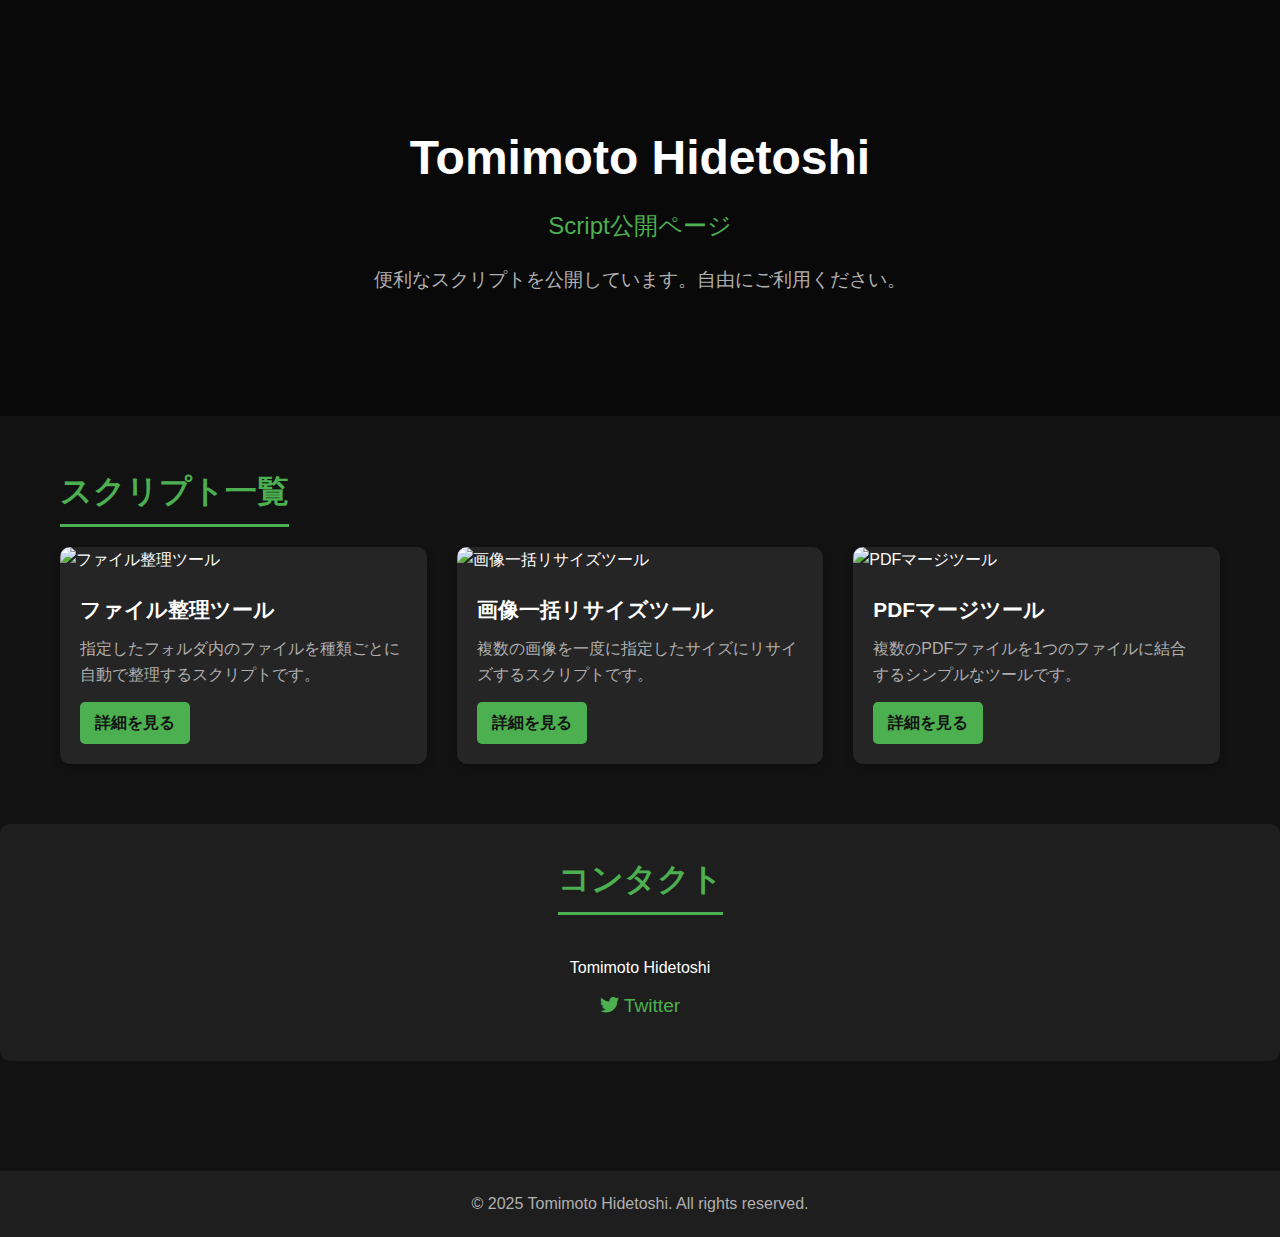
==== index.html @ 989ba860 "Initial commit" ====
<!DOCTYPE html>
<html lang="ja">
<head>
    <meta charset="UTF-8">
    <meta name="viewport" content="width=device-width, initial-scale=1.0">
    <title>Tomimoto Hidetoshi - Script公開ページ</title>
    <link rel="stylesheet" href="css/style.css">
    <link rel="stylesheet" href="https://cdnjs.cloudflare.com/ajax/libs/font-awesome/6.0.0/css/all.min.css">
</head>
<body>
    <header class="hero">
        <div class="container">
            <h1>Tomimoto Hidetoshi</h1>
            <p class="subtitle">Script公開ページ</p>
            <p class="description">便利なスクリプトを公開しています。自由にご利用ください。</p>
        </div>
    </header>

    <main>
        <section class="scripts">
            <div class="container">
                <h2>スクリプト一覧</h2>
                <div class="script-grid" id="script-grid">
                    <!-- スクリプトカードはJavaScriptで動的に生成されます -->
                </div>
            </div>
        </section>

        <section class="contact">
            <div class="container">
                <h2>コンタクト</h2>
                <div class="contact-info">
                    <p>Tomimoto Hidetoshi</p>
                    <a href="https://twitter.com/your_twitter_handle" class="social-link" target="_blank">
                        <i class="fab fa-twitter"></i> Twitter
                    </a>
                </div>
            </div>
        </section>
    </main>

    <footer>
        <div class="container">
            <p>&copy; 2025 Tomimoto Hidetoshi. All rights reserved.</p>
        </div>
    </footer>

    <script src="js/scripts.js"></script>
</body>
</html>
---- css/style.css ----
:root {
    --dark-bg: #121212;
    --dark-surface: #1e1e1e;
    --dark-card: #252525;
    --accent-green: #4caf50;
    --accent-green-light: #81c784;
    --text-primary: #ffffff;
    --text-secondary: #b0b0b0;
}

* {
    margin: 0;
    padding: 0;
    box-sizing: border-box;
}

body {
    font-family: 'Segoe UI', Tahoma, Geneva, Verdana, sans-serif;
    background-color: var(--dark-bg);
    color: var(--text-primary);
    line-height: 1.6;
}

.container {
    max-width: 1200px;
    margin: 0 auto;
    padding: 0 20px;
}

/* Header Styles */
.hero {
    background-color: var(--dark-surface);
    background-image: linear-gradient(45deg, rgba(0, 0, 0, 0.7), rgba(0, 0, 0, 0.7)), url('../img/hero-bg.jpg');
    background-size: cover;
    background-position: center;
    padding: 120px 0;
    text-align: center;
    position: relative;
}

.hero h1 {
    font-size: 3rem;
    margin-bottom: 10px;
    color: var(--text-primary);
}

.subtitle {
    font-size: 1.5rem;
    margin-bottom: 20px;
    color: var(--accent-green);
}

.description {
    font-size: 1.2rem;
    max-width: 700px;
    margin: 0 auto;
    color: var(--text-secondary);
}

.sub-header {
    background-color: var(--dark-surface);
    padding: 30px 0;
    border-bottom: 3px solid var(--accent-green);
}

.back-link {
    color: var(--accent-green);
    text-decoration: none;
    display: inline-block;
    margin-bottom: 15px;
    font-size: 1rem;
    transition: color 0.3s;
}

.back-link:hover {
    color: var(--accent-green-light);
}

/* Main Content Styles */
main {
    padding: 50px 0;
}

section {
    margin-bottom: 60px;
}

h2 {
    font-size: 2rem;
    margin-bottom: 30px;
    color: var(--accent-green);
    position: relative;
    display: inline-block;
}

h2::after {
    content: '';
    position: absolute;
    bottom: -10px;
    left: 0;
    width: 100%;
    height: 3px;
    background-color: var(--accent-green);
}

/* Script Grid Styles */
.script-grid {
    display: grid;
    grid-template-columns: repeat(auto-fill, minmax(300px, 1fr));
    gap: 30px;
}

.script-card {
    background-color: var(--dark-card);
    border-radius: 10px;
    overflow: hidden;
    transition: transform 0.3s, box-shadow 0.3s;
    box-shadow: 0 4px 10px rgba(0, 0, 0, 0.2);
}

.script-card:hover {
    transform: translateY(-5px);
    box-shadow: 0 10px 20px rgba(0, 0, 0, 0.3);
}

.script-card-img {
    width: 100%;
    height: 180px;
    object-fit: cover;
}

.script-card-content {
    padding: 20px;
}

.script-card-title {
    font-size: 1.3rem;
    margin-bottom: 10px;
    color: var(--text-primary);
}

.script-card-description {
    color: var(--text-secondary);
    margin-bottom: 15px;
    display: -webkit-box;
    -webkit-line-clamp: 3;
    -webkit-box-orient: vertical;
    overflow: hidden;
}

.script-card-link {
    display: inline-block;
    background-color: var(--accent-green);
    color: var(--dark-bg);
    text-decoration: none;
    padding: 8px 15px;
    border-radius: 5px;
    font-weight: bold;
    transition: background-color 0.3s;
}

.script-card-link:hover {
    background-color: var(--accent-green-light);
}

/* Script Detail Styles */
.script-detail {
    background-color: var(--dark-surface);
    border-radius: 10px;
    padding: 30px;
    box-shadow: 0 4px 15px rgba(0, 0, 0, 0.2);
}

.script-content {
    margin-bottom: 30px;
}

.script-images {
    display: grid;
    grid-template-columns: repeat(auto-fit, minmax(300px, 1fr));
    gap: 20px;
    margin-bottom: 30px;
}

.script-image {
    width: 100%;
    border-radius: 8px;
    box-shadow: 0 4px 8px rgba(0, 0, 0, 0.2);
}

.script-description {
    line-height: 1.8;
    margin-bottom: 30px;
}

.github-link {
    margin-top: 30px;
    text-align: center;
}

.github-link a {
    display: inline-block;
    background-color: var(--dark-card);
    color: var(--text-primary);
    text-decoration: none;
    padding: 12px 25px;
    border-radius: 5px;
    font-weight: bold;
    border: 2px solid var(--accent-green);
    transition: all 0.3s;
}

.github-link a i {
    margin-right: 8px;
}

.github-link a:hover {
    background-color: var(--accent-green);
    color: var(--dark-bg);
}

/* Contact Styles */
.contact {
    background-color: var(--dark-surface);
    border-radius: 10px;
    padding: 30px;
    text-align: center;
}

.contact-info {
    margin-top: 20px;
}

.social-link {
    display: inline-block;
    color: var(--accent-green);
    text-decoration: none;
    margin: 10px;
    font-size: 1.2rem;
    transition: color 0.3s;
}

.social-link:hover {
    color: var(--accent-green-light);
}

/* Footer Styles */
footer {
    background-color: var(--dark-surface);
    padding: 20px 0;
    text-align: center;
    color: var(--text-secondary);
}

/* Responsive Styles */
@media (max-width: 768px) {
    .hero {
        padding: 80px 0;
    }
    
    .hero h1 {
        font-size: 2.5rem;
    }
    
    .subtitle {
        font-size: 1.2rem;
    }
    
    .script-grid {
        grid-template-columns: repeat(auto-fill, minmax(250px, 1fr));
    }
}

@media (max-width: 480px) {
    .hero h1 {
        font-size: 2rem;
    }
    
    .script-grid {
        grid-template-columns: 1fr;
    }
}
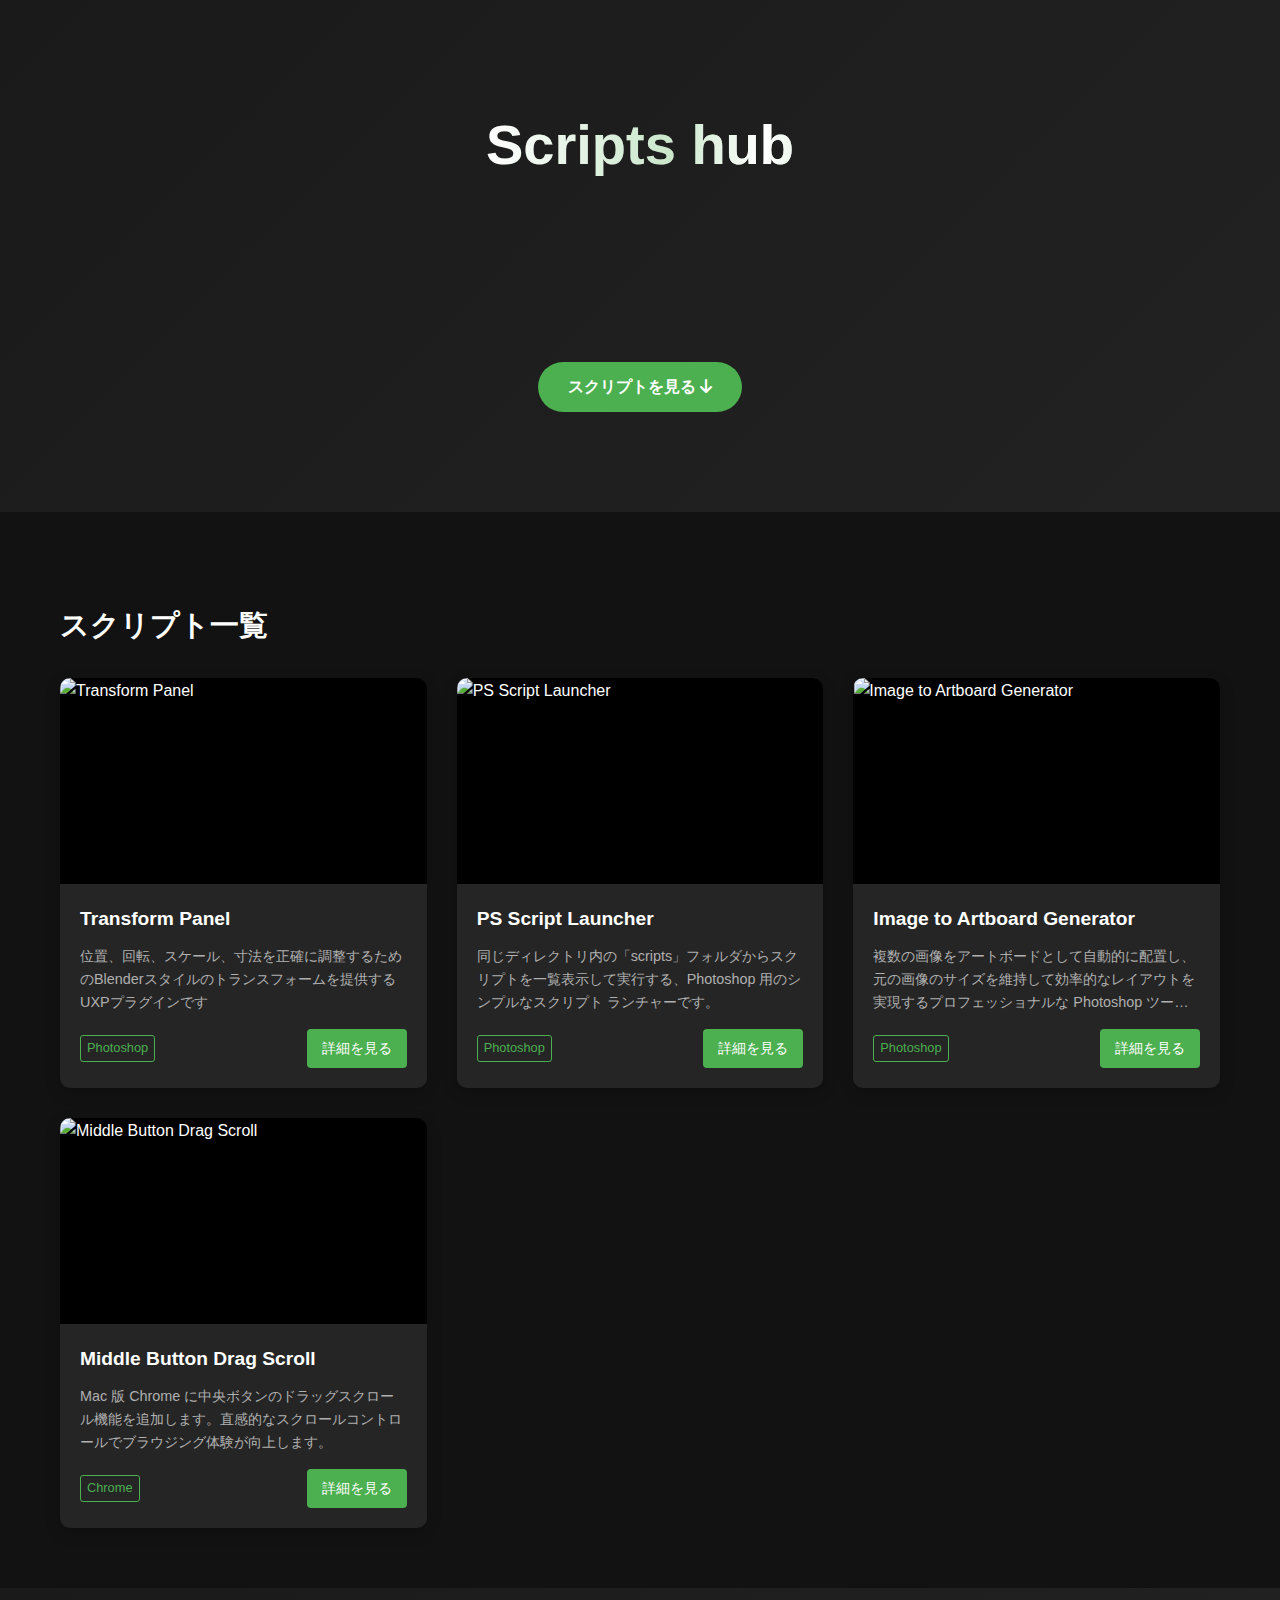
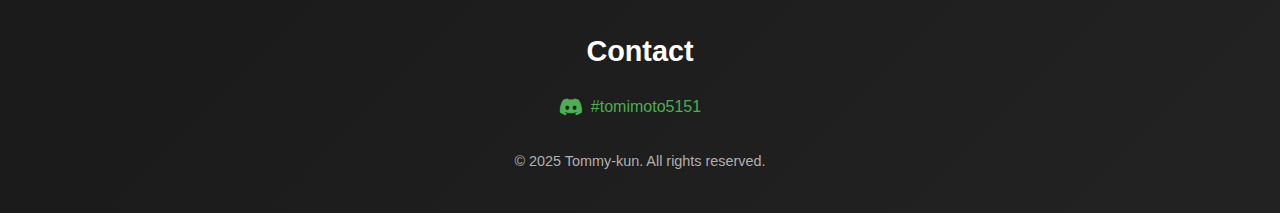
==== commit 5bdddc18: "かっこいいカーソルアニメーションを追加" ====
--- a/index.html
+++ b/index.html
@@ -3,48 +3,277 @@
 <head>
     <meta charset="UTF-8">
     <meta name="viewport" content="width=device-width, initial-scale=1.0">
-    <title>Tomimoto Hidetoshi - Script公開ページ</title>
+    <title>Scripts hub by Tommy-kun</title>
     <link rel="stylesheet" href="css/style.css">
     <link rel="stylesheet" href="https://cdnjs.cloudflare.com/ajax/libs/font-awesome/6.0.0/css/all.min.css">
 </head>
 <body>
-    <header class="hero">
+    <header class="hero" id="top">
+        <div id="particles-container" class="particles-container"></div>
         <div class="container">
-            <h1>Tomimoto Hidetoshi</h1>
-            <p class="subtitle">Script公開ページ</p>
-            <p class="description">便利なスクリプトを公開しています。自由にご利用ください。</p>
+            <h1>Scripts hub<br><span class="byline">by Tommy-kun</span></h1>
+            <p class="hero-description">便利で楽しいツールを配布しています<br>あなたのプロジェクトの効率化をしてみよう！</p>
+            <a href="#scripts" class="cta-button">スクリプトを見る <i class="fas fa-arrow-down"></i></a>
         </div>
     </header>
 
     <main>
-        <section class="scripts">
+        <section class="scripts" id="scripts">
             <div class="container">
-                <h2>スクリプト一覧</h2>
+                <h2 class="section-title">スクリプト一覧</h2>
                 <div class="script-grid" id="script-grid">
                     <!-- スクリプトカードはJavaScriptで動的に生成されます -->
                 </div>
             </div>
         </section>
-
-        <section class="contact">
-            <div class="container">
-                <h2>コンタクト</h2>
-                <div class="contact-info">
-                    <p>Tomimoto Hidetoshi</p>
-                    <a href="https://twitter.com/your_twitter_handle" class="social-link" target="_blank">
-                        <i class="fab fa-twitter"></i> Twitter
-                    </a>
+    </main>
+
+    <footer>
+        <div id="footer-particles" class="particles-container"></div>
+        <div class="container">
+            <div class="footer-content">
+                <div class="contact-section">
+                    <h2 class="section-title">Contact</h2>
+                    <div class="contact-info">
+                        <span class="contact-text">
+                            <i class="fab fa-discord"></i> #tomimoto5151
+                        </span>
+                    </div>
                 </div>
+                <p class="copyright">&copy; 2025 Tommy-kun. All rights reserved.</p>
             </div>
-        </section>
-    </main>
-
-    <footer>
-        <div class="container">
-            <p>&copy; 2025 Tomimoto Hidetoshi. All rights reserved.</p>
         </div>
     </footer>
 
     <script src="js/scripts.js"></script>
+    <script src="js/cursor-effect.js"></script>
+    <script src="https://cdn.jsdelivr.net/particles.js/2.0.0/particles.min.js"></script>
+    <script>
+        document.addEventListener('DOMContentLoaded', function() {
+            // 粒子エフェクトの初期化
+            particlesJS('particles-container', {
+                "particles": {
+                    "number": {
+                        "value": 80,
+                        "density": {
+                            "enable": true,
+                            "value_area": 800
+                        }
+                    },
+                    "color": {
+                        "value": "#4CAF50"
+                    },
+                    "shape": {
+                        "type": "circle",
+                        "stroke": {
+                            "width": 0,
+                            "color": "#000000"
+                        },
+                        "polygon": {
+                            "nb_sides": 5
+                        }
+                    },
+                    "opacity": {
+                        "value": 0.5,
+                        "random": false,
+                        "anim": {
+                            "enable": false,
+                            "speed": 1,
+                            "opacity_min": 0.1,
+                            "sync": false
+                        }
+                    },
+                    "size": {
+                        "value": 3,
+                        "random": true,
+                        "anim": {
+                            "enable": false,
+                            "speed": 40,
+                            "size_min": 0.1,
+                            "sync": false
+                        }
+                    },
+                    "line_linked": {
+                        "enable": true,
+                        "distance": 150,
+                        "color": "#4CAF50",
+                        "opacity": 0.4,
+                        "width": 1
+                    },
+                    "move": {
+                        "enable": true,
+                        "speed": 2,
+                        "direction": "none",
+                        "random": false,
+                        "straight": false,
+                        "out_mode": "out",
+                        "bounce": false,
+                        "attract": {
+                            "enable": false,
+                            "rotateX": 600,
+                            "rotateY": 1200
+                        }
+                    }
+                },
+                "interactivity": {
+                    "detect_on": "canvas",
+                    "events": {
+                        "onhover": {
+                            "enable": true,
+                            "mode": "grab"
+                        },
+                        "onclick": {
+                            "enable": true,
+                            "mode": "push"
+                        },
+                        "resize": true
+                    },
+                    "modes": {
+                        "grab": {
+                            "distance": 140,
+                            "line_linked": {
+                                "opacity": 1
+                            }
+                        },
+                        "bubble": {
+                            "distance": 400,
+                            "size": 40,
+                            "duration": 2,
+                            "opacity": 8,
+                            "speed": 3
+                        },
+                        "repulse": {
+                            "distance": 200,
+                            "duration": 0.4
+                        },
+                        "push": {
+                            "particles_nb": 4
+                        },
+                        "remove": {
+                            "particles_nb": 2
+                        }
+                    }
+                },
+                "retina_detect": true
+            });
+
+            // フッターの粒子エフェクトの初期化
+            particlesJS('footer-particles', {
+                "particles": {
+                    "number": {
+                        "value": 80,
+                        "density": {
+                            "enable": true,
+                            "value_area": 800
+                        }
+                    },
+                    "color": {
+                        "value": "#4CAF50"
+                    },
+                    "shape": {
+                        "type": "circle",
+                        "stroke": {
+                            "width": 0,
+                            "color": "#000000"
+                        },
+                        "polygon": {
+                            "nb_sides": 5
+                        }
+                    },
+                    "opacity": {
+                        "value": 0.5,
+                        "random": false,
+                        "anim": {
+                            "enable": false,
+                            "speed": 1,
+                            "opacity_min": 0.1,
+                            "sync": false
+                        }
+                    },
+                    "size": {
+                        "value": 3,
+                        "random": true,
+                        "anim": {
+                            "enable": false,
+                            "speed": 40,
+                            "size_min": 0.1,
+                            "sync": false
+                        }
+                    },
+                    "line_linked": {
+                        "enable": true,
+                        "distance": 150,
+                        "color": "#4CAF50",
+                        "opacity": 0.4,
+                        "width": 1
+                    },
+                    "move": {
+                        "enable": true,
+                        "speed": 2,
+                        "direction": "none",
+                        "random": false,
+                        "straight": false,
+                        "out_mode": "out",
+                        "bounce": false,
+                        "attract": {
+                            "enable": false,
+                            "rotateX": 600,
+                            "rotateY": 1200
+                        }
+                    }
+                },
+                "interactivity": {
+                    "detect_on": "canvas",
+                    "events": {
+                        "onhover": {
+                            "enable": true,
+                            "mode": "grab"
+                        },
+                        "onclick": {
+                            "enable": true,
+                            "mode": "push"
+                        },
+                        "resize": true
+                    },
+                    "modes": {
+                        "grab": {
+                            "distance": 140,
+                            "line_linked": {
+                                "opacity": 1
+                            }
+                        },
+                        "bubble": {
+                            "distance": 400,
+                            "size": 40,
+                            "duration": 2,
+                            "opacity": 8,
+                            "speed": 3
+                        },
+                        "repulse": {
+                            "distance": 200,
+                            "duration": 0.4
+                        },
+                        "push": {
+                            "particles_nb": 4
+                        },
+                        "remove": {
+                            "particles_nb": 2
+                        }
+                    }
+                },
+                "retina_detect": true
+            });
+
+            // スムーススクロール
+            document.querySelectorAll('a[href^="#"]').forEach(anchor => {
+                anchor.addEventListener('click', function (e) {
+                    e.preventDefault();
+                    document.querySelector(this.getAttribute('href')).scrollIntoView({
+                        behavior: 'smooth'
+                    });
+                });
+            });
+        });
+    </script>
 </body>
 </html>
--- a/css/style.css
+++ b/css/style.css
@@ -2,8 +2,8 @@
     --dark-bg: #121212;
     --dark-surface: #1e1e1e;
     --dark-card: #252525;
-    --accent-green: #4caf50;
-    --accent-green-light: #81c784;
+    --accent-green: #4CAF50;
+    --accent-green-light: #3e8e41;
     --text-primary: #ffffff;
     --text-secondary: #b0b0b0;
 }
@@ -15,10 +15,10 @@
 }
 
 body {
-    font-family: 'Segoe UI', Tahoma, Geneva, Verdana, sans-serif;
+    font-family: 'Helvetica Neue', Arial, sans-serif;
+    line-height: 1.6;
+    color: var(--text-primary);
     background-color: var(--dark-bg);
-    color: var(--text-primary);
-    line-height: 1.6;
 }
 
 .container {
@@ -27,180 +27,543 @@
     padding: 0 20px;
 }
 
-/* Header Styles */
+/* ヘッダー */
 .hero {
-    background-color: var(--dark-surface);
-    background-image: linear-gradient(45deg, rgba(0, 0, 0, 0.7), rgba(0, 0, 0, 0.7)), url('../img/hero-bg.jpg');
-    background-size: cover;
-    background-position: center;
-    padding: 120px 0;
+    background: linear-gradient(-45deg, #121212, #1e1e1e, #252525, #1a1a1a);
+    background-size: 400% 400%;
+    animation: gradientBG 15s ease infinite;
+    color: var(--text-primary);
+    padding: 100px 0;
     text-align: center;
     position: relative;
+    overflow: hidden;
+}
+
+@keyframes gradientBG {
+    0% {
+        background-position: 0% 50%;
+    }
+    50% {
+        background-position: 100% 50%;
+    }
+    100% {
+        background-position: 0% 50%;
+    }
+}
+
+.particles-container {
+    position: absolute;
+    top: 0;
+    left: 0;
+    width: 100%;
+    height: 100%;
+    z-index: 1;
+}
+
+.hero .container {
+    position: relative;
+    z-index: 2;
 }
 
 .hero h1 {
-    font-size: 3rem;
-    margin-bottom: 10px;
-    color: var(--text-primary);
-}
-
-.subtitle {
+    margin: 0;
+    font-size: 3.5rem;
+    font-weight: 700;
+    position: relative;
+    display: inline-block;
+    animation: fadeInUp 0.8s ease-out forwards;
+}
+
+.hero h1::before {
+    content: "Scripts hub";
+    position: absolute;
+    top: 0;
+    left: 0;
+    width: 100%;
+    height: 100%;
+    background: linear-gradient(90deg, 
+        transparent 0%, 
+        rgba(76, 175, 80, 0.3) 20%, 
+        rgba(255, 255, 255, 0.8) 30%, 
+        rgba(76, 175, 80, 0.3) 40%, 
+        transparent 100%);
+    background-size: 300% 100%;
+    -webkit-background-clip: text;
+    background-clip: text;
+    color: transparent;
+    animation: shimmer 6s ease-in-out infinite 1s;
+}
+
+.byline {
     font-size: 1.5rem;
-    margin-bottom: 20px;
+    font-weight: 400;
+    display: block;
+    margin-top: 5px;
     color: var(--accent-green);
-}
-
-.description {
+    animation: fadeInUp 0.8s ease-out 0.3s forwards;
+    opacity: 0;
+    animation-fill-mode: forwards;
+}
+
+.hero-description {
+    max-width: 600px;
+    margin: 20px auto;
     font-size: 1.2rem;
-    max-width: 700px;
-    margin: 0 auto;
     color: var(--text-secondary);
-}
-
-.sub-header {
-    background-color: var(--dark-surface);
-    padding: 30px 0;
-    border-bottom: 3px solid var(--accent-green);
-}
-
-.back-link {
-    color: var(--accent-green);
+    animation: fadeIn 1s ease-out 0.5s forwards;
+    opacity: 0;
+    line-height: 1.8;
+}
+
+@keyframes fadeIn {
+    from {
+        opacity: 0;
+        transform: translateY(20px);
+    }
+    to {
+        opacity: 1;
+        transform: translateY(0);
+    }
+}
+
+.cta-button {
+    display: inline-block;
+    background-color: var(--accent-green);
+    color: white;
+    padding: 12px 30px;
+    border-radius: 50px;
     text-decoration: none;
+    font-weight: bold;
+    margin-top: 20px;
+    transition: all 0.3s ease;
+    animation: pulse 2s infinite;
+}
+
+.cta-button:hover {
+    background-color: var(--accent-green-light);
+    transform: translateY(-3px);
+    box-shadow: 0 10px 20px rgba(0, 0, 0, 0.2);
+}
+
+@keyframes pulse {
+    0% {
+        transform: scale(1);
+    }
+    50% {
+        transform: scale(1.05);
+    }
+    100% {
+        transform: scale(1);
+    }
+}
+
+/* セクションタイトル */
+.section-title {
+    font-size: 1.8rem;
+    margin-bottom: 30px;
+    color: var(--text-primary);
+    position: relative;
     display: inline-block;
-    margin-bottom: 15px;
-    font-size: 1rem;
-    transition: color 0.3s;
-}
-
-.back-link:hover {
-    color: var(--accent-green-light);
-}
-
-/* Main Content Styles */
-main {
-    padding: 50px 0;
-}
-
-section {
-    margin-bottom: 60px;
-}
-
-h2 {
-    font-size: 2rem;
-    margin-bottom: 30px;
-    color: var(--accent-green);
-    position: relative;
-    display: inline-block;
-}
-
-h2::after {
-    content: '';
-    position: absolute;
-    bottom: -10px;
-    left: 0;
-    width: 100%;
-    height: 3px;
-    background-color: var(--accent-green);
-}
-
-/* Script Grid Styles */
+    animation: slideInFromLeft 0.6s ease-out forwards;
+}
+
+/* スクリプト一覧 */
+.scripts {
+    padding: 60px 0;
+    background-color: var(--dark-bg);
+}
+
 .script-grid {
     display: grid;
     grid-template-columns: repeat(auto-fill, minmax(300px, 1fr));
     gap: 30px;
 }
 
+/* スクリプトカード */
 .script-card {
     background-color: var(--dark-card);
     border-radius: 10px;
     overflow: hidden;
-    transition: transform 0.3s, box-shadow 0.3s;
-    box-shadow: 0 4px 10px rgba(0, 0, 0, 0.2);
+    box-shadow: 0 4px 15px rgba(0, 0, 0, 0.2);
+    transition: transform 0.3s ease, box-shadow 0.3s ease;
+    display: flex;
+    flex-direction: column;
+    position: relative;
 }
 
 .script-card:hover {
-    transform: translateY(-5px);
-    box-shadow: 0 10px 20px rgba(0, 0, 0, 0.3);
+    transform: translateY(-5px) scale(1.02);
+    box-shadow: 
+        0 10px 20px rgba(0, 0, 0, 0.3),
+        0 0 0 2px var(--accent-green),
+        0 0 15px rgba(76, 175, 80, 0.5),
+        0 0 30px rgba(76, 175, 80, 0.3);
+    animation: cardPulse 1.5s infinite;
+}
+
+.script-card:hover::before {
+    content: '';
+    position: absolute;
+    top: -1.5px;
+    left: -1.5px;
+    right: -1.5px;
+    bottom: -1.5px;
+    background: linear-gradient(45deg, 
+        #4CAF50, #2196F3, #00BCD4, #4CAF50, 
+        #8BC34A, #CDDC39, #4CAF50);
+    background-size: 400% 400%;
+    z-index: -1;
+    filter: blur(3px);
+    border-radius: 11px;
+    animation: glowingBorder 3s ease infinite;
+    opacity: 0.7;
+}
+
+.script-card:hover::after {
+    content: '';
+    position: absolute;
+    inset: 0;
+    z-index: 1;
+    background: linear-gradient(125deg, 
+        transparent 0%, 
+        rgba(255, 255, 255, 0) 40%, 
+        rgba(255, 255, 255, 0.4) 50%, 
+        rgba(255, 255, 255, 0) 60%, 
+        transparent 100%);
+    background-size: 200% 100%;
+    border-radius: 10px;
+    animation: shimmerEffect 4s infinite;
+    pointer-events: none;
+    opacity: 0.5;
+}
+
+@keyframes glowingBorder {
+    0% {
+        background-position: 0% 50%;
+    }
+    50% {
+        background-position: 100% 50%;
+    }
+    100% {
+        background-position: 0% 50%;
+    }
+}
+
+@keyframes shimmerEffect {
+    0% {
+        background-position: 200% 0;
+    }
+    100% {
+        background-position: -200% 0;
+    }
+}
+
+@keyframes cardPulse {
+    0% {
+        box-shadow: 
+            0 10px 20px rgba(0, 0, 0, 0.3),
+            0 0 0 1px var(--accent-green),
+            0 0 8px rgba(76, 175, 80, 0.5),
+            0 0 15px rgba(76, 175, 80, 0.3);
+    }
+    50% {
+        box-shadow: 
+            0 10px 25px rgba(0, 0, 0, 0.4),
+            0 0 0 1px var(--accent-green),
+            0 0 10px rgba(76, 175, 80, 0.7),
+            0 0 20px rgba(76, 175, 80, 0.5);
+    }
+    100% {
+        box-shadow: 
+            0 10px 20px rgba(0, 0, 0, 0.3),
+            0 0 0 1px var(--accent-green),
+            0 0 8px rgba(76, 175, 80, 0.5),
+            0 0 15px rgba(76, 175, 80, 0.3);
+    }
+}
+
+.script-card-content, .script-card-img-container {
+    position: relative;
+    z-index: 2;
+}
+
+.script-card:hover .script-card-content {
+    background-color: rgba(37, 37, 37, 0.9);
+    box-shadow: 0 0 10px rgba(0, 0, 0, 0.5);
+}
+
+.script-card:hover .script-card-title {
+    text-shadow: 0 0 5px rgba(0, 0, 0, 0.5);
+}
+
+.script-card:hover .script-card-description {
+    color: var(--text-primary);
+    text-shadow: 0 0 5px rgba(0, 0, 0, 0.5);
+}
+
+.script-card-img-container {
+    position: relative;
+    width: 100%;
+    padding-top: 56.25%; /* 16:9のアスペクト比 */
+    background-color: #000;
+    overflow: hidden;
 }
 
 .script-card-img {
-    width: 100%;
-    height: 180px;
-    object-fit: cover;
+    position: absolute;
+    top: 50%;
+    left: 50%;
+    transform: translate(-50%, -50%);
+    width: 100%;
+    height: 100%;
+    object-fit: contain;
 }
 
 .script-card-content {
     padding: 20px;
+    flex-grow: 1;
+    display: flex;
+    flex-direction: column;
 }
 
 .script-card-title {
-    font-size: 1.3rem;
+    margin-top: 0;
     margin-bottom: 10px;
+    font-size: 1.2rem;
     color: var(--text-primary);
 }
 
 .script-card-description {
+    margin-bottom: 15px;
     color: var(--text-secondary);
-    margin-bottom: 15px;
+    font-size: 0.9rem;
     display: -webkit-box;
     -webkit-line-clamp: 3;
+    line-clamp: 3;
     -webkit-box-orient: vertical;
     overflow: hidden;
+    flex-grow: 1;
+}
+
+.script-card-footer {
+    display: flex;
+    justify-content: space-between;
+    align-items: center;
+    margin-top: auto;
+}
+
+.target-app-text {
+    display: flex;
+    flex-wrap: wrap;
+    gap: 6px;
+}
+
+.app-label {
+    font-size: 0.8rem;
+    color: var(--accent-green);
+    padding: 2px 6px;
+    border: 1px solid var(--accent-green);
+    border-radius: 3px;
+    transition: all 0.2s ease;
+}
+
+.app-label:hover {
+    background-color: rgba(76, 175, 80, 0.1);
+}
+
+.admin-app-text {
+    margin-right: 15px;
 }
 
 .script-card-link {
     display: inline-block;
+    padding: 8px 15px;
     background-color: var(--accent-green);
-    color: var(--dark-bg);
+    color: var(--text-primary);
     text-decoration: none;
-    padding: 8px 15px;
-    border-radius: 5px;
-    font-weight: bold;
-    transition: background-color 0.3s;
+    border-radius: 4px;
+    font-size: 0.9rem;
+    transition: background-color 0.3s ease;
+    align-self: flex-end;
 }
 
 .script-card-link:hover {
     background-color: var(--accent-green-light);
 }
 
-/* Script Detail Styles */
+/* スクリプト詳細 */
 .script-detail {
+    margin-bottom: 60px;
+    padding-top: 60px;
+}
+
+.sub-header {
     background-color: var(--dark-surface);
-    border-radius: 10px;
-    padding: 30px;
-    box-shadow: 0 4px 15px rgba(0, 0, 0, 0.2);
+    padding: 15px 0 30px 0;
+    position: relative;
+    overflow: hidden;
+}
+
+.sub-header::after {
+    content: '';
+    position: absolute;
+    bottom: 0;
+    left: 0;
+    width: 100%;
+    height: 3px;
+    background: var(--accent-green);
+    box-shadow: 
+        0 0 10px rgba(76, 175, 80, 0.7),
+        0 0 20px rgba(76, 175, 80, 0.5),
+        0 0 30px rgba(76, 175, 80, 0.3);
+    z-index: 1;
+    animation: glowingLine 2s ease-in-out infinite;
+}
+
+@keyframes glowingLine {
+    0%, 100% {
+        box-shadow: 
+            0 0 10px rgba(76, 175, 80, 0.7),
+            0 0 20px rgba(76, 175, 80, 0.5),
+            0 0 30px rgba(76, 175, 80, 0.3);
+    }
+    50% {
+        box-shadow: 
+            0 0 15px rgba(76, 175, 80, 0.9),
+            0 0 30px rgba(76, 175, 80, 0.7),
+            0 0 45px rgba(76, 175, 80, 0.5);
+    }
+}
+
+.header-content {
+    display: flex;
+    flex-direction: column;
+    gap: 20px;
+    position: relative;
+    z-index: 2;
+}
+
+.sub-header h1 {
+    margin: 0;
+    font-size: 2.5rem;
+    color: var(--text-primary);
+    position: relative;
+    display: block;
+    animation: fadeInUp 0.8s ease-out forwards;
+    white-space: nowrap;
+    padding-top: 10px;
+}
+
+.back-link {
+    color: var(--accent-green);
+    text-decoration: none;
+    font-size: 1rem;
+    display: inline-flex;
+    align-items: center;
+    transition: color 0.3s ease;
+}
+
+.back-link i {
+    margin-right: 5px;
+}
+
+.back-link:hover {
+    color: var(--text-primary);
 }
 
 .script-content {
     margin-bottom: 30px;
 }
 
-.script-images {
+.script-layout {
     display: grid;
-    grid-template-columns: repeat(auto-fit, minmax(300px, 1fr));
-    gap: 20px;
-    margin-bottom: 30px;
-}
-
-.script-image {
-    width: 100%;
+    grid-template-columns: 1fr 1fr;
+    gap: 30px;
+}
+
+.script-gallery {
+    width: 100%;
+    animation: fadeInUp 0.8s ease-out 0.2s forwards;
+    opacity: 0;
+    animation-fill-mode: forwards;
+}
+
+.main-image-container {
+    position: relative;
+    width: 100%;
+    margin-bottom: 15px;
+    background-color: #000;
     border-radius: 8px;
-    box-shadow: 0 4px 8px rgba(0, 0, 0, 0.2);
+    overflow: hidden;
+}
+
+.main-image {
+    position: relative;
+    width: 100%;
+    padding-top: 56.25%;
+    overflow: hidden;
+}
+
+.main-image img {
+    position: absolute;
+    top: 0;
+    left: 0;
+    width: 100%;
+    height: 100%;
+    object-fit: contain;
+    background-color: #000;
+}
+
+.thumbnail-container {
+    display: flex;
+    flex-wrap: wrap;
+    gap: 10px;
+    margin-top: 10px;
+}
+
+.thumbnail {
+    width: 80px;
+    height: 45px;
+    border-radius: 4px;
+    cursor: pointer;
+    overflow: hidden;
+    border: 2px solid transparent;
+    background-color: #000;
+    transition: border-color 0.3s;
+}
+
+.thumbnail.active {
+    border-color: var(--accent-green);
+}
+
+.thumbnail img {
+    width: 100%;
+    height: 100%;
+    object-fit: contain;
+}
+
+.script-info {
+    display: flex;
+    flex-direction: column;
+    animation: fadeInUp 0.8s ease-out 0.4s forwards;
+    opacity: 0;
+    animation-fill-mode: forwards;
 }
 
 .script-description {
     line-height: 1.8;
     margin-bottom: 30px;
+    color: var(--text-primary);
 }
 
 .github-link {
-    margin-top: 30px;
-    text-align: center;
+    margin-top: auto;
+    text-align: right;
 }
 
 .github-link a {
     display: inline-block;
-    background-color: var(--dark-card);
+    background-color: var(--dark-surface);
     color: var(--text-primary);
     text-decoration: none;
     padding: 12px 25px;
@@ -219,61 +582,161 @@
     color: var(--dark-bg);
 }
 
-/* Contact Styles */
-.contact {
-    background-color: var(--dark-surface);
-    border-radius: 10px;
-    padding: 30px;
+main {
+    background-color: var(--dark-bg);
+    padding-top: 30px;
+}
+
+/* カーソル追従エフェクト */
+#cursor-effect-container {
+    position: fixed;
+    top: 0;
+    left: 0;
+    width: 100%;
+    height: 100%;
+    pointer-events: none;
+    z-index: 9999;
+    overflow: hidden;
+}
+
+.cursor-particle {
+    position: absolute;
+    border-radius: 50%;
+    transform: translate(-50%, -50%);
+    pointer-events: none;
+    z-index: 10000;
+    transition: opacity 0.2s ease;
+}
+
+/* ライセンスセクション */
+/* 削除されたセクションのスタイル */
+
+/* フッター */
+footer {
+    background: linear-gradient(-45deg, #121212, #1e1e1e, #252525, #1a1a1a);
+    background-size: 400% 400%;
+    animation: gradientBG 15s ease infinite;
+    color: var(--text-primary);
+    padding: 40px 0;
+    position: relative;
+    overflow: hidden;
+}
+
+.footer-content {
+    display: flex;
+    flex-direction: column;
+    align-items: center;
+    position: relative;
+    z-index: 2;
+}
+
+.contact-section {
+    margin-bottom: 30px;
     text-align: center;
 }
 
+.contact-section .section-title {
+    color: var(--text-primary);
+    margin-bottom: 20px;
+}
+
 .contact-info {
-    margin-top: 20px;
+    display: flex;
+    justify-content: center;
+    gap: 20px;
 }
 
 .social-link {
-    display: inline-block;
+    display: inline-flex;
+    align-items: center;
     color: var(--accent-green);
     text-decoration: none;
-    margin: 10px;
+    margin-right: 20px;
+    transition: color 0.3s ease;
+}
+
+.social-link i {
+    margin-right: 8px;
     font-size: 1.2rem;
-    transition: color 0.3s;
 }
 
 .social-link:hover {
-    color: var(--accent-green-light);
-}
-
-/* Footer Styles */
-footer {
-    background-color: var(--dark-surface);
-    padding: 20px 0;
-    text-align: center;
+    color: var(--text-primary);
+}
+
+.contact-text {
+    display: inline-flex;
+    align-items: center;
+    color: var(--accent-green);
+    margin-right: 20px;
+    cursor: default;
+}
+
+.contact-text i {
+    margin-right: 8px;
+    font-size: 1.2rem;
+}
+
+.copyright {
+    margin: 0;
+    font-size: 0.9rem;
     color: var(--text-secondary);
+}
+
+/* アニメーション */
+@keyframes fadeInUp {
+    from {
+        opacity: 0;
+        transform: translateY(20px);
+    }
+    to {
+        opacity: 1;
+        transform: translateY(0);
+    }
+}
+
+@keyframes slideInFromLeft {
+    from {
+        opacity: 0;
+        transform: translateX(-30px);
+    }
+    to {
+        opacity: 1;
+        transform: translateX(0);
+    }
+}
+
+@keyframes shimmer {
+    0% {
+        background-position: -100% 0;
+    }
+    100% {
+        background-position: 200% 0;
+    }
 }
 
 /* Responsive Styles */
 @media (max-width: 768px) {
     .hero {
-        padding: 80px 0;
+        padding: 40px 0;
     }
     
     .hero h1 {
-        font-size: 2.5rem;
-    }
-    
-    .subtitle {
-        font-size: 1.2rem;
+        font-size: 2rem;
     }
     
     .script-grid {
         grid-template-columns: repeat(auto-fill, minmax(250px, 1fr));
     }
+    
+    .script-layout {
+        grid-template-columns: 1fr;
+    }
 }
 
 @media (max-width: 480px) {
     .hero h1 {
-        font-size: 2rem;
+        font-size: 1.5rem;
     }
     
     .script-grid {
